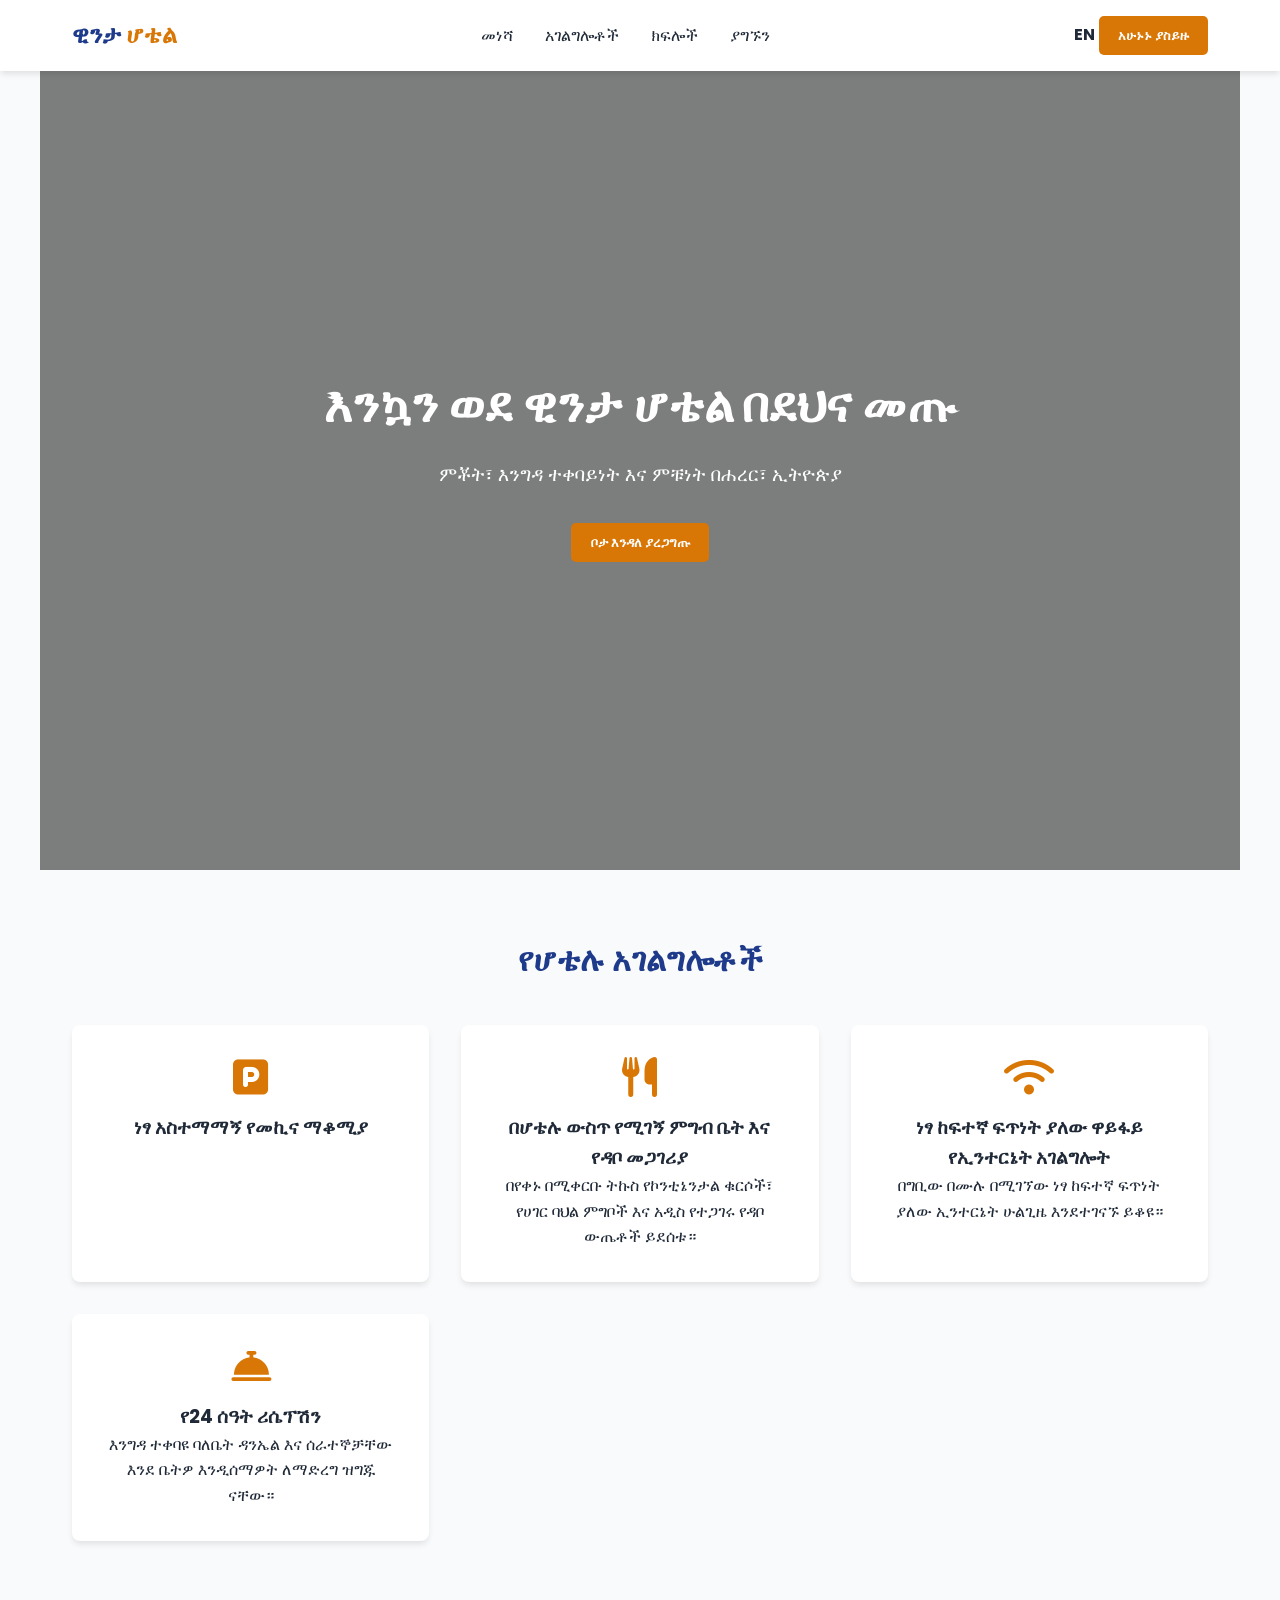
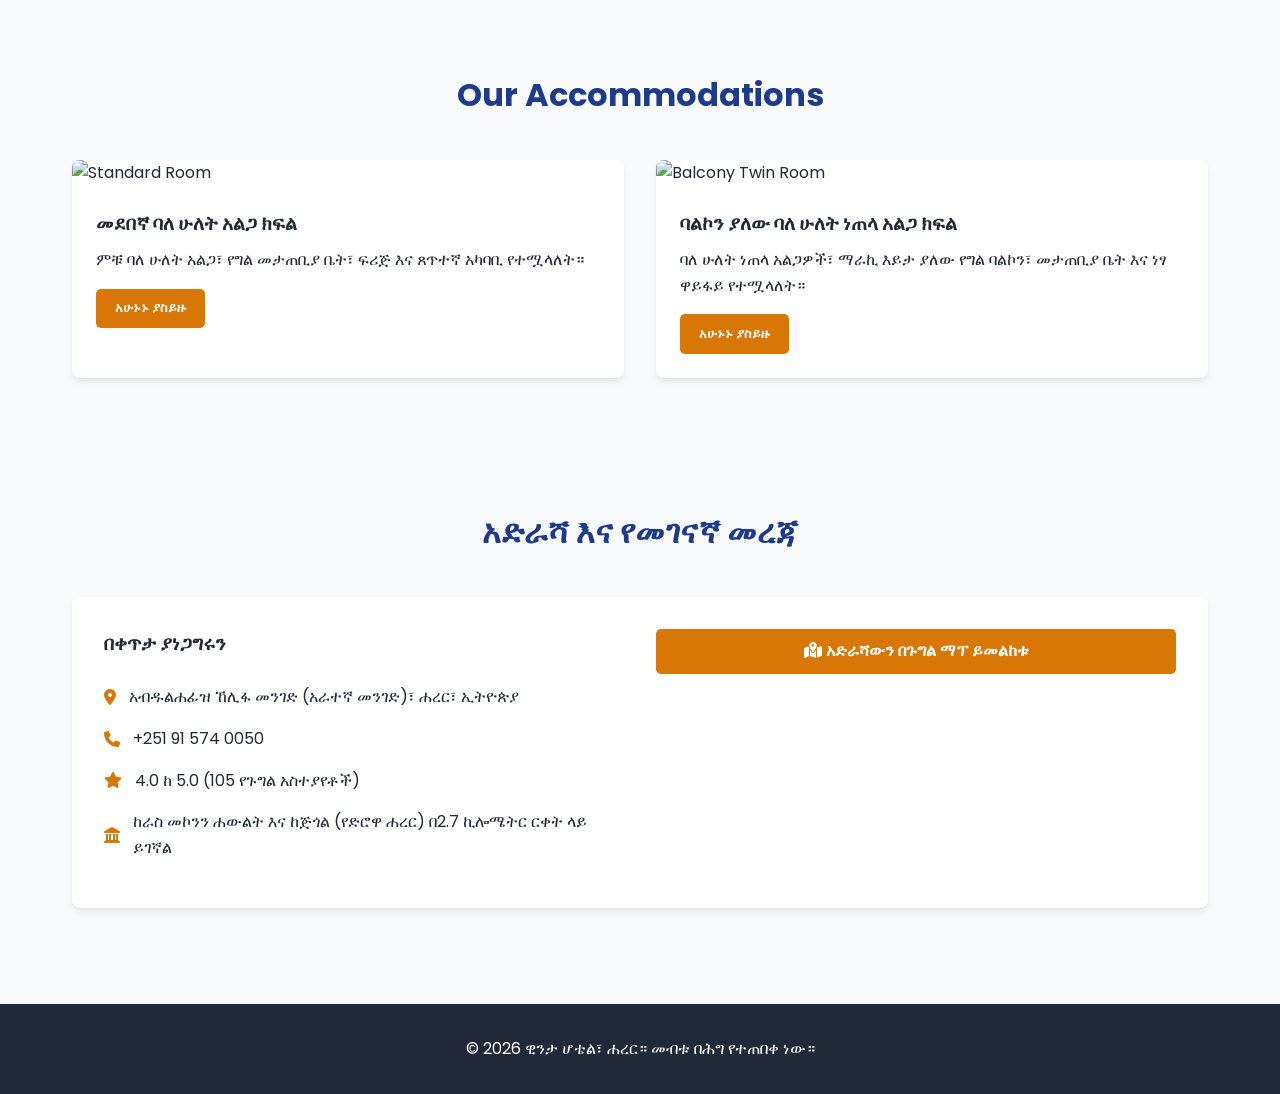
==== amharic.html @ 50813b88 "Add initial HTML structure for Winta Hotel This file contains the HTML structure for the Winta Hotel" ====
<!DOCTYPE html>
<html lang="am">
<head>
  <meta charset="UTF-8">
  <meta name="viewport" content="width=device-width, initial-scale=1.0">
  <title>Winta Hotel | Harar, Ethiopia</title>
  <!-- Google Fonts & FontAwesome -->
  <link href="https://fonts.googleapis.com/css2?family=Poppins:wght@300;400;500;600;700&display=swap" rel="stylesheet">
  <link rel="stylesheet" href="https://cdnjs.cloudflare.com/ajax/libs/font-awesome/6.4.0/css/all.min.css">
  <link rel="stylesheet" href="styles.css">
</head>
<body>

  <!-- Navigation -->
  <header>
    <div class="nav-container">
      <div class="logo">ዊንታ <span>ሆቴል</span></div>
      <ul class="nav-links">
        <li><a href="#home">መነሻ</a></li>
        <li><a href="#amenities">አገልግሎቶች</a></li>
        <li><a href="#rooms">ክፍሎች</a></li>
        <li><a href="#contact">ያግኙን</a></li>
      </ul>
      <div style-="display: flex; align-items: center; gap: 15px;">
       <a href="index.html" style="text-decoration: none; font-weight: 700; color: var(--dark)">EN</a>
      <button class="btn-primary" id="navBookBtn">አሁኑኑ ያስይዙ</button>
      </div>
    </div>
  </header>

  <!-- Hero Section -->
  <section id="home" class="hero">
    <div class="hero-content">
      <h1>እንኳን ወደ ዊንታ ሆቴል በደህና መጡ</h1>
      <p>ምቾት፣ እንግዳ ተቀባይነት እና ምቹነት በሐረር፣ ኢትዮጵያ</p>
      <button class="btn-primary" id="heroBookBtn">ቦታ እንዳለ ያረጋግጡ</button>
    </div>
  </section>

  <!-- Amenities -->
  <section id="amenities">
    <h2 class="section-title">የሆቴሉ አገልግሎቶች</h2>
    <div class="grid-3">
      <div class="card">
        <i class="fa-solid fa-square-parking"></i>
        <h3>ነፃ አስተማማኝ የመኪና ማቆሚያ</h3>
      </div>
      <div class="card">
        <i class="fa-solid fa-utensils"></i>
        <h3>በሆቴሉ ውስጥ የሚገኝ ምግብ ቤት እና የዳቦ መጋገሪያ</h3>
        <p>በየቀኑ በሚቀርቡ ትኩስ የኮንቲኔንታል ቁርሶች፣ የሀገር ባህል ምግቦች እና አዲስ የተጋገሩ የዳቦ ውጤቶች ይደሰቱ።</p>
      </div>
      <div class="card">
        <i class="fa-solid fa-wifi"></i>
        <h3>ነፃ ከፍተኛ ፍጥነት ያለው ዋይፋይ የኢንተርኔት አገልግሎት</h3>
        <p>በግቢው በሙሉ በሚገኘው ነፃ ከፍተኛ ፍጥነት ያለው ኢንተርኔት ሁልጊዜ እንደተገናኙ ይቆዩ።</p>
      </div>
      <div class="card">
        <i class="fa-solid fa-concierge-bell"></i>
        <h3>የ24 ሰዓት ሪሴፕሽን</h3>
        <p>እንግዳ ተቀባዩ ባለቤት ዳንኤል እና ሰራተኞቻቸው እንደ ቤትዎ እንዲሰማዎት ለማድረግ ዝግጁ ናቸው።</p>
      </div>
    </div>
  </section>

  <!-- Rooms -->
  <section id="rooms">
    <h2 class="section-title">Our Accommodations</h2>
    <div class="grid-3">
      <div class="room-card">
        <img src="https://images.unsplash.com/photo-1611892440504-42a792e24d32?auto=format&fit=crop&w=600&q=80" alt="Standard Room">
        <div class="room-info">
          <h3>መደበኛ ባለ ሁለት አልጋ ክፍል</h3>
          <p>ምቹ ባለ ሁለት አልጋ፣ የግል መታጠቢያ ቤት፣ ፍሪጅ እና ጸጥተኛ አካባቢ የተሟላለት።</p>
          <button class="btn-primary book-room-btn" data-room="Standard Double Room">አሁኑኑ ያስይዙ</button>
        </div>
      </div>
      <div class="room-card">
        <img src="https://images.unsplash.com/photo-1590490360182-c33d57733427?auto=format&fit=crop&w=600&q=80" alt="Balcony Twin Room">
        <div class="room-info">
          <h3>ባልኮን ያለው ባለ ሁለት ነጠላ አልጋ ክፍል</h3>
          <p>ባለ ሁለት ነጠላ አልጋዎች፣ ማራኪ እይታ ያለው የግል ባልኮን፣ መታጠቢያ ቤት እና ነፃ ዋይፋይ የተሟላለት።</p>
          <button class="btn-primary book-room-btn" data-room="Twin Room with Balcony">አሁኑኑ ያስይዙ</button>
        </div>
      </div>
    </div>
  </section>

  <!-- Location & Contact -->
  <section id="contact">
    <h2 class="section-title">አድራሻ እና የመገናኛ መረጃ</h2>
    <div class="contact-container">
      <div class="contact-details">
        <h3>በቀጥታ ያነጋግሩን</h3>
        <br>
        <p><i class="fa-solid fa-location-dot"></i>አብዱልሐፊዝ ኸሊፋ መንገድ (አራተኛ መንገድ)፣ ሐረር፣ ኢትዮጵያ</p>
        <p><i class="fa-solid fa-phone"></i> +251 91 574 0050</p>
        <p><i class="fa-solid fa-star"></i> 4.0 ከ 5.0 (105 የጉግል አስተያየቶች)</p>
        <p><i class="fa-solid fa-landmark"></i> ከራስ መኮንን ሐውልት እና ከጅጎል (የድሮዋ ሐረር) በ2.7 ኪሎሜትር ርቀት ላይ ይገኛል</p>
      </div>
      <div>
        <a href="https://maps.google.com/?q=8475%2B86P,+Abdulhafiz+Kalifa+St,+Harar" target="_blank" rel="noopener noreferrer" class="btn-primary maps-btn">
          <i class="fa-solid fa-map-location-dot"></i> አድራሻውን በጉግል ማፕ ይመልከቱ
        </a>
      </div>
    </div>
  </section>

  <!-- Booking Modal Form -->
  <div class="modal" id="bookingModal">
    <div class="modal-content">
      <span class="close-btn" id="closeModalBtn">&times;</span>
      <h2>የክፍል ማስያዣ ጥያቄ</h2>
      <form id="bookingForm">
        <div class="form-group">
          <label for="fullName">የእርስዎ ሙሉ ስም</label>
          <input type="text" id="fullName" required placeholder="e.g. Abebe Bikila">
        </div>
        <div class="form-group">
          <label for="phone">የስልክ ቁጥር</label>
          <input type="tel" id="phone" required placeholder="0912345678">
        </div>
        <div class="form-group">
          <label for="roomSelect">የክፍሉ ዓይነት</label>
          <select id="roomSelect">
            <option value="Standard Double Room">መደበኛ ባለ ሁለት አልጋ ክፍል</option>
            <option value="Twin Room with Balcony">ባልኮን ያለው ባለ ሁለት ነጠላ አልጋ ክፍል</option>
          </select>
        </div>
        <div class="form-group">
          <label for="checkIn">የሚገቡበት ቀን</label>
          <input type="date" id="checkIn" required>
        </div>
        <button type="submit" class="btn-primary full-width">ጥያቄ ይላኩ / ያስገቡ</button>
      </form>
    </div>
  </div>

  <!-- Footer -->
  <footer>
    <p>© 2026 ዊንታ ሆቴል፣ ሐረር። መብቱ በሕግ የተጠበቀ ነው።</p>
  </footer>

  <script src="app.js"></script>
</body>
</html>
---- styles.css ----
:root {
  --primary: #1e3a8a;
  --accent: #d97706;
  --accent-hover: #b45309;
  --dark: #1f2937;
  --light: #f9fafb;
  --white: #ffffff;
  --gray: #6b7280;
  --shadow: 0 4px 6px -1px rgba(0, 0, 0, 0.1);
}

* {
  margin: 0;
  padding: 0;
  box-sizing: border-box;
  font-family: 'Poppins', sans-serif;
  scroll-behavior: smooth;
}

body {
  background-color: var(--light);
  color: var(--dark);
  line-height: 1.6;
}

/* Navigation */
header {
  position: fixed;
  top: 0;
  width: 100%;
  background: var(--white);
  box-shadow: var(--shadow);
  z-index: 1000;
}

.nav-container {
  max-width: 1200px;
  margin: 0 auto;
  display: flex;
  justify-content: space-between;
  align-items: center;
  padding: 1rem 2rem;
}

.logo {
  font-size: 1.5rem;
  font-weight: 700;
  color: var(--primary);
}

.logo span {
  color: var(--accent);
}

.nav-links {
  display: flex;
  list-style: none;
  gap: 2rem;
}

.nav-links a {
  text-decoration: none;
  color: var(--dark);
  font-weight: 500;
  transition: color 0.3s;
}

.nav-links a:hover {
  color: var(--accent);
}

.btn-primary {
  background: var(--accent);
  color: var(--white);
  padding: 0.6rem 1.2rem;
  border: none;
  border-radius: 5px;
  cursor: pointer;
  font-weight: 600;
  text-decoration: none;
  display: inline-block;
  transition: background 0.3s;
}

.btn-primary:hover {
  background: var(--accent-hover);
}

.btn-primary.full-width {
  width: 100%;
}

/* Hero Section */
.hero {
  height: 90vh;
  background: linear-gradient(rgba(0, 0, 0, 0.5), rgba(0, 0, 0, 0.5)), 
              url('https://images.unsplash.com/photo-1566073771259-6a8506099945?auto=format&fit=crop&w=1200&q=80') center/cover no-repeat;
  display: flex;
  align-items: center;
  justify-content: center;
  text-align: center;
  color: var(--white);
  padding: 0 1rem;
  margin-top: 60px;
}

.hero-content h1 {
  font-size: 3rem;
  margin-bottom: 1rem;
}

.hero-content p {
  font-size: 1.2rem;
  margin-bottom: 2rem;
}

/* Sections */
section {
  padding: 4rem 2rem;
  max-width: 1200px;
  margin: 0 auto;
}

.section-title {
  text-align: center;
  font-size: 2rem;
  margin-bottom: 2.5rem;
  color: var(--primary);
}

/* Amenities Grid */
.grid-3 {
  display: grid;
  grid-template-columns: repeat(auto-fit, minmax(280px, 1fr));
  gap: 2rem;
}

.card {
  background: var(--white);
  padding: 2rem;
  border-radius: 8px;
  box-shadow: var(--shadow);
  text-align: center;
}

.card i {
  font-size: 2.5rem;
  color: var(--accent);
  margin-bottom: 1rem;
}

/* Rooms */
.room-card {
  background: var(--white);
  border-radius: 8px;
  overflow: hidden;
  box-shadow: var(--shadow);
}

.room-card img {
  width: 100%;
  height: 200px;
  object-fit: cover;
}

.room-info {
  padding: 1.5rem;
}

.room-info h3 {
  margin-bottom: 0.5rem;
}

.room-info .btn-primary {
  margin-top: 1rem;
}

/* Contact & Info */
.contact-container {
  display: grid;
  grid-template-columns: repeat(auto-fit, minmax(300px, 1fr));
  gap: 2rem;
  background: var(--white);
  padding: 2rem;
  border-radius: 8px;
  box-shadow: var(--shadow);
}

.contact-details p {
  margin-bottom: 1rem;
  display: flex;
  align-items: center;
  gap: 0.8rem;
}

.contact-details i {
  color: var(--accent);
}

.maps-btn {
  display: inline-block;
  text-align: center;
  width: 100%;
}

/* Modal */
.modal {
  display: none;
  position: fixed;
  top: 0;
  left: 0;
  width: 100%;
  height: 100%;
  background: rgba(0, 0, 0, 0.6);
  justify-content: center;
  align-items: center;
  z-index: 2000;
}

.modal-content {
  background: var(--white);
  padding: 2rem;
  border-radius: 8px;
  width: 90%;
  max-width: 500px;
  position: relative;
}

.modal-content h2 {
  margin-bottom: 1rem;
  color: var(--primary);
}

.close-btn {
  position: absolute;
  top: 1rem;
  right: 1rem;
  font-size: 1.5rem;
  cursor: pointer;
}

.form-group {
  margin-bottom: 1.2rem;
}

.form-group label {
  display: block;
  margin-bottom: 0.3rem;
  font-weight: 500;
}

.form-group input, 
.form-group select {
  width: 100%;
  padding: 0.8rem;
  border: 1px solid var(--gray);
  border-radius: 5px;
}

/* Footer */
footer {
  background: var(--dark);
  color: var(--white);
  text-align: center;
  padding: 2rem;
  margin-top: 2rem;
}
/* --- MOBILE RESPONSIVE FIXES --- */
@media (max-width: 768px) {
 .nav-container {
    flex-wrap: wrap; /* Allows items to stack if they run out of room */
    padding: 1rem;
 }
  
  .nav-links {
    width: 100%;
    margin-top: 15px;
    justify-content: flex-start;
    overflow-x: auto; /* This enables the horizontal sliding you wanted! */
    white-space: nowrap; /* Prevents text from dropping to the next line */
    padding-bottom: 5px;
  }

  /* Hides the ugly scrollbar on mobile while keeping the slide effect */
  .nav-links::-webkit-scrollbar {
    display: none; 
  }
  
  .hero-content h1 {
    font-size: 2rem; /* Makes the main title fit better on small phone screens */
  }
    }
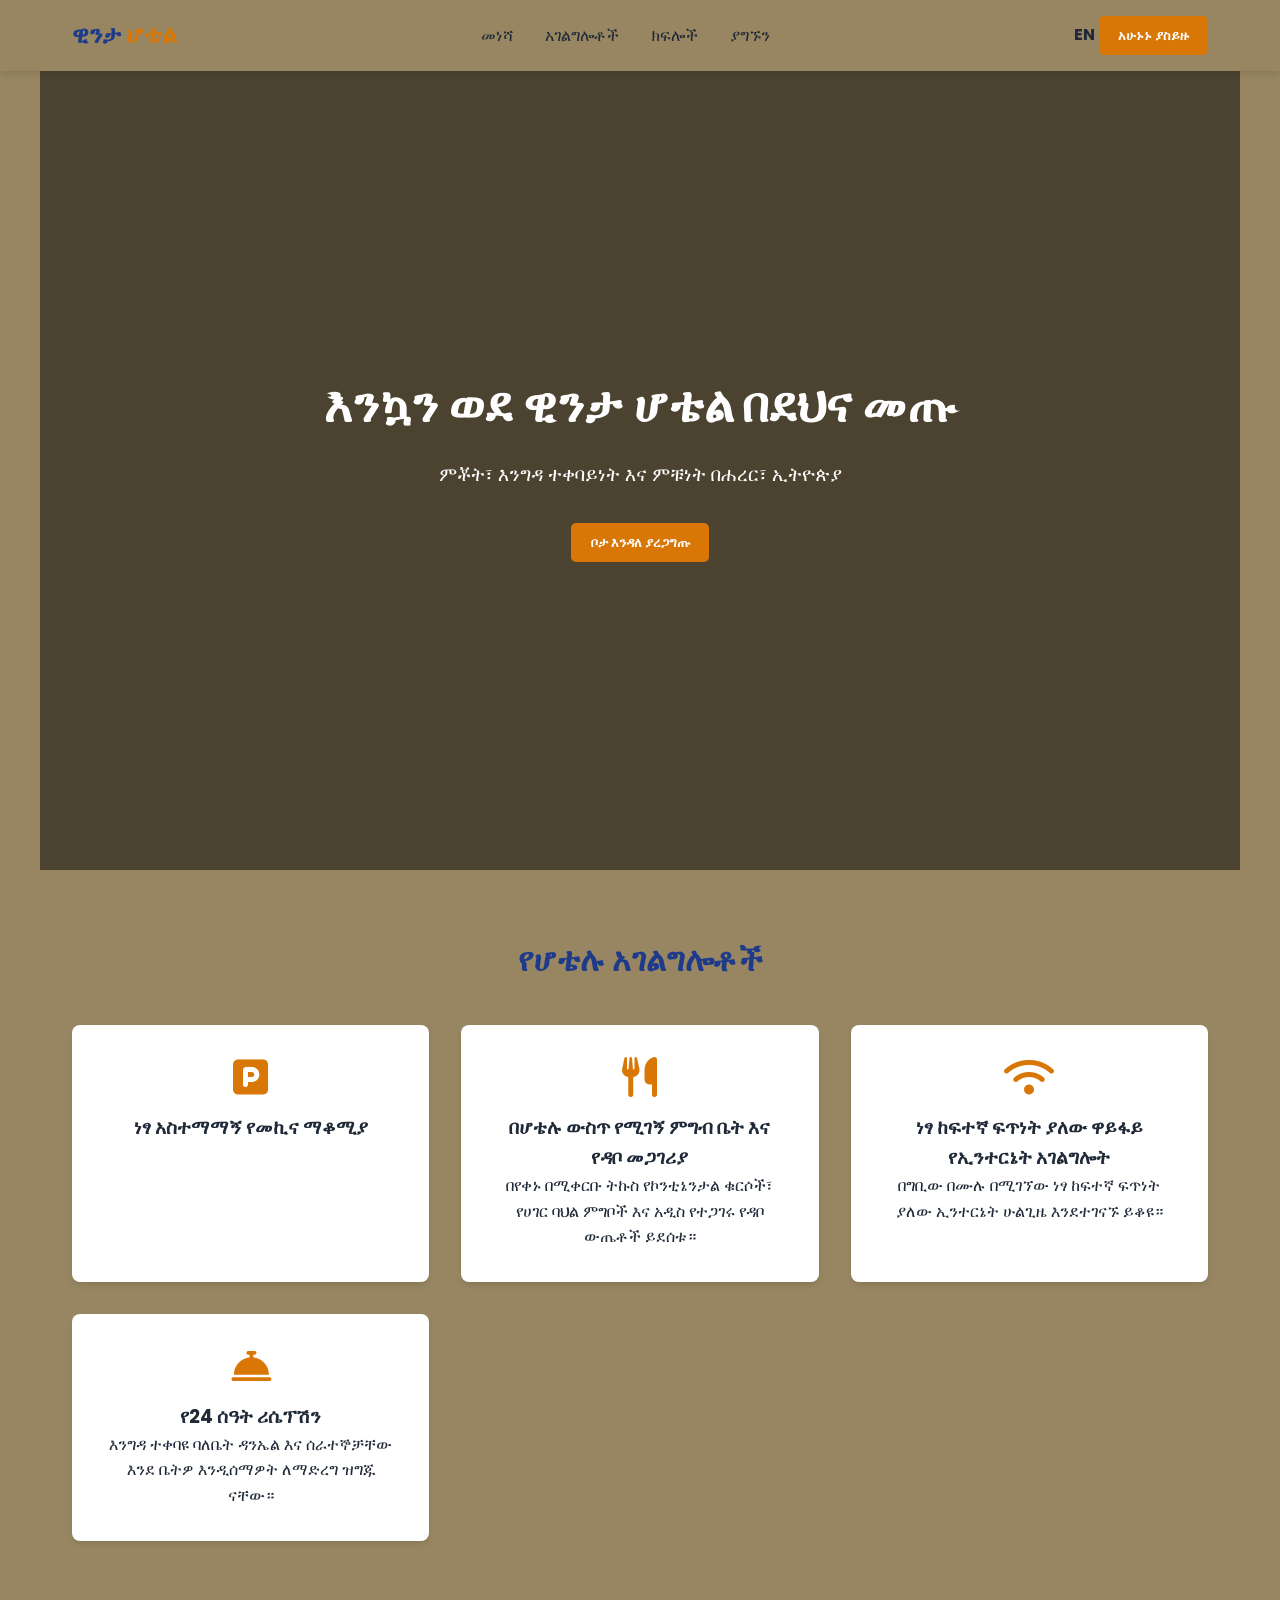
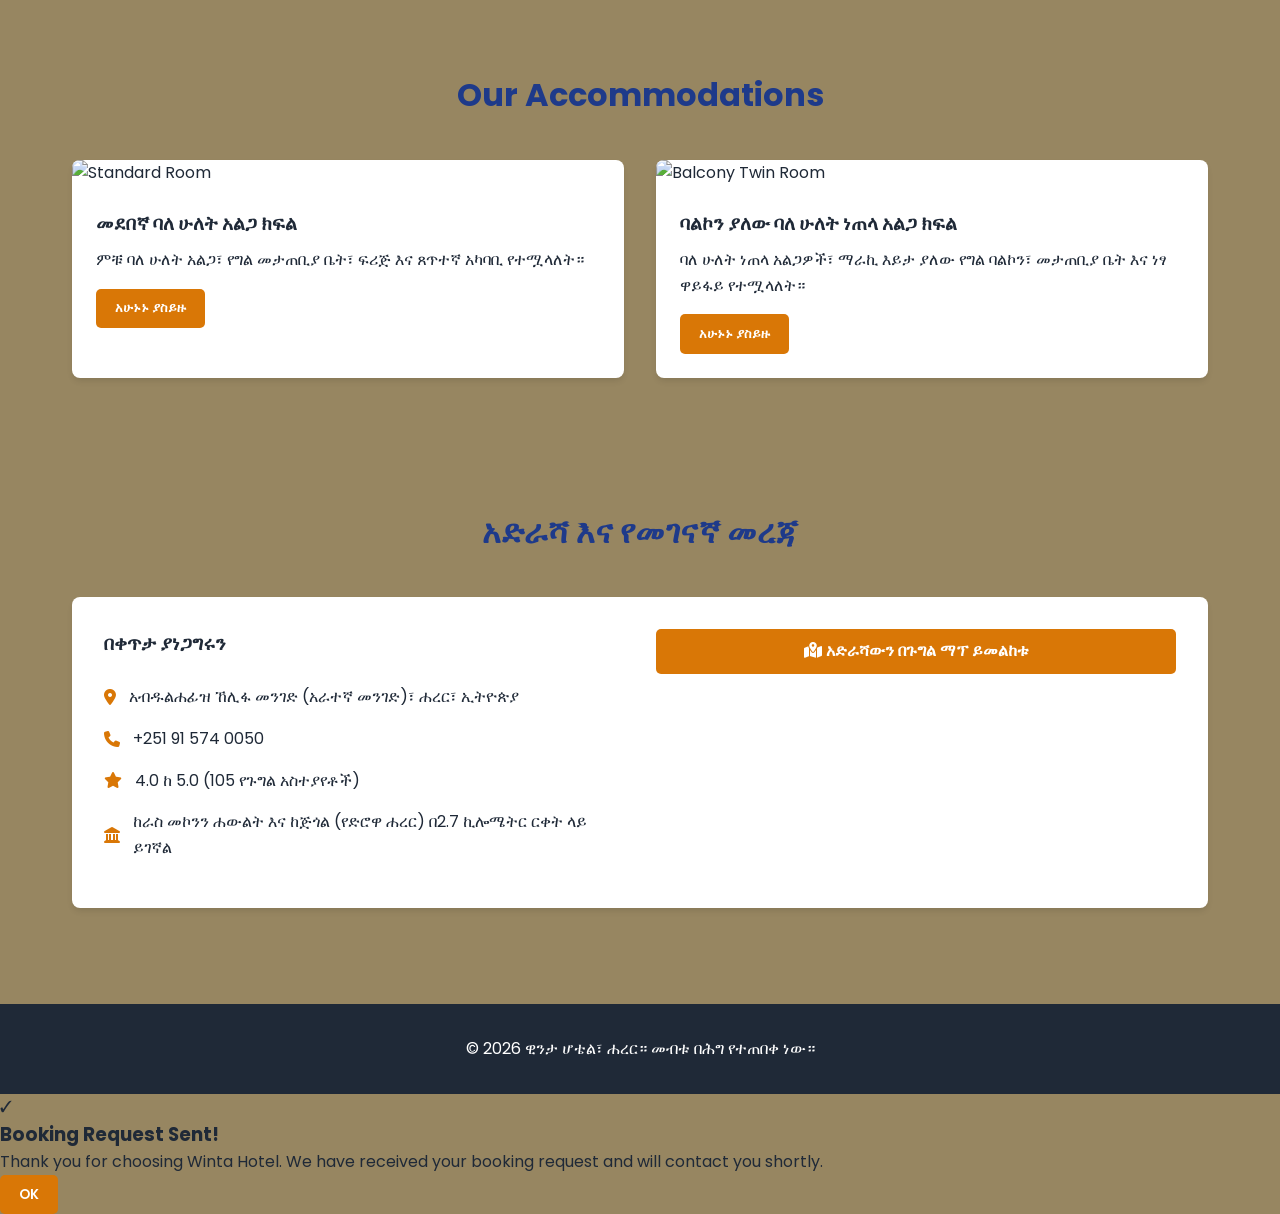
==== commit f59b2adb: "Add success alert modal to amharic.html Added a custom success alert modal for booking requests." ====
--- a/amharic.html
+++ b/amharic.html
@@ -3,11 +3,18 @@
 <head>
   <meta charset="UTF-8">
   <meta name="viewport" content="width=device-width, initial-scale=1.0">
-  <title>Winta Hotel | Harar, Ethiopia</title>
+  <title>ዊንታ ሆቴል | ሐረር ኢትዮጵያ (Winta Hotel Harar)</title>
+  <meta name="description" content="በሐረር ከተማ የሚገኝ ምቹ እና ዘመናዊ ሆቴል። ነፃ ኢንተርኔት፣ መኪና ማቆሚያ እና ምግብ ቤት አዘጋጅተናል። አሁኑኑ አልጋ ያስይዙ።">
+  <!-- Self-referencing Canonical Tag -->
+  <link rel="canonical" href="https://<your-username>.github.io/winta-hotel/amharic.html" />
   <!-- Google Fonts & FontAwesome -->
   <link href="https://fonts.googleapis.com/css2?family=Poppins:wght@300;400;500;600;700&display=swap" rel="stylesheet">
   <link rel="stylesheet" href="https://cdnjs.cloudflare.com/ajax/libs/font-awesome/6.4.0/css/all.min.css">
   <link rel="stylesheet" href="styles.css">
+  <!-- Put this in BOTH index.html and amharic.html -->
+ <link rel="alternate" hreflang="en" href="https://ropac27.github.io/winta-hotel/index.html" />
+ <link rel="alternate" hreflang="am" href="https://ropac27.github.io/winta-hotel/amharic.html" />
+ <link rel="alternate" hreflang="x-default" href="https://ropac27.github.io/winta-hotel/index.html" />
 </head>
 <body>
 
@@ -142,5 +149,14 @@
   </footer>
 
   <script src="app.js"></script>
+  <!-- Custom Success Alert Modal -->
+<div id="successModal" class="success-modal">
+  <div class="success-modal-content">
+    <div class="success-icon">✓</div>
+    <h3 data-i18n="successTitle">Booking Request Sent!</h3>
+    <p data-i18n="successDesc">Thank you for choosing Winta Hotel. We have received your booking request and will contact you shortly.</p>
+    <button id="closeSuccessBtn" class="btn-primary" data-i18n="successBtn">OK</button>
+  </div>
+</div>
 </body>
 </html>
--- a/styles.css
+++ b/styles.css
@@ -18,7 +18,7 @@
 }
 
 body {
-  background-color: var(--light);
+  background-color: #978661;
   color: var(--dark);
   line-height: 1.6;
 }
@@ -28,7 +28,7 @@
   position: fixed;
   top: 0;
   width: 100%;
-  background: var(--white);
+  background: #978661;
   box-shadow: var(--shadow);
   z-index: 1000;
 }
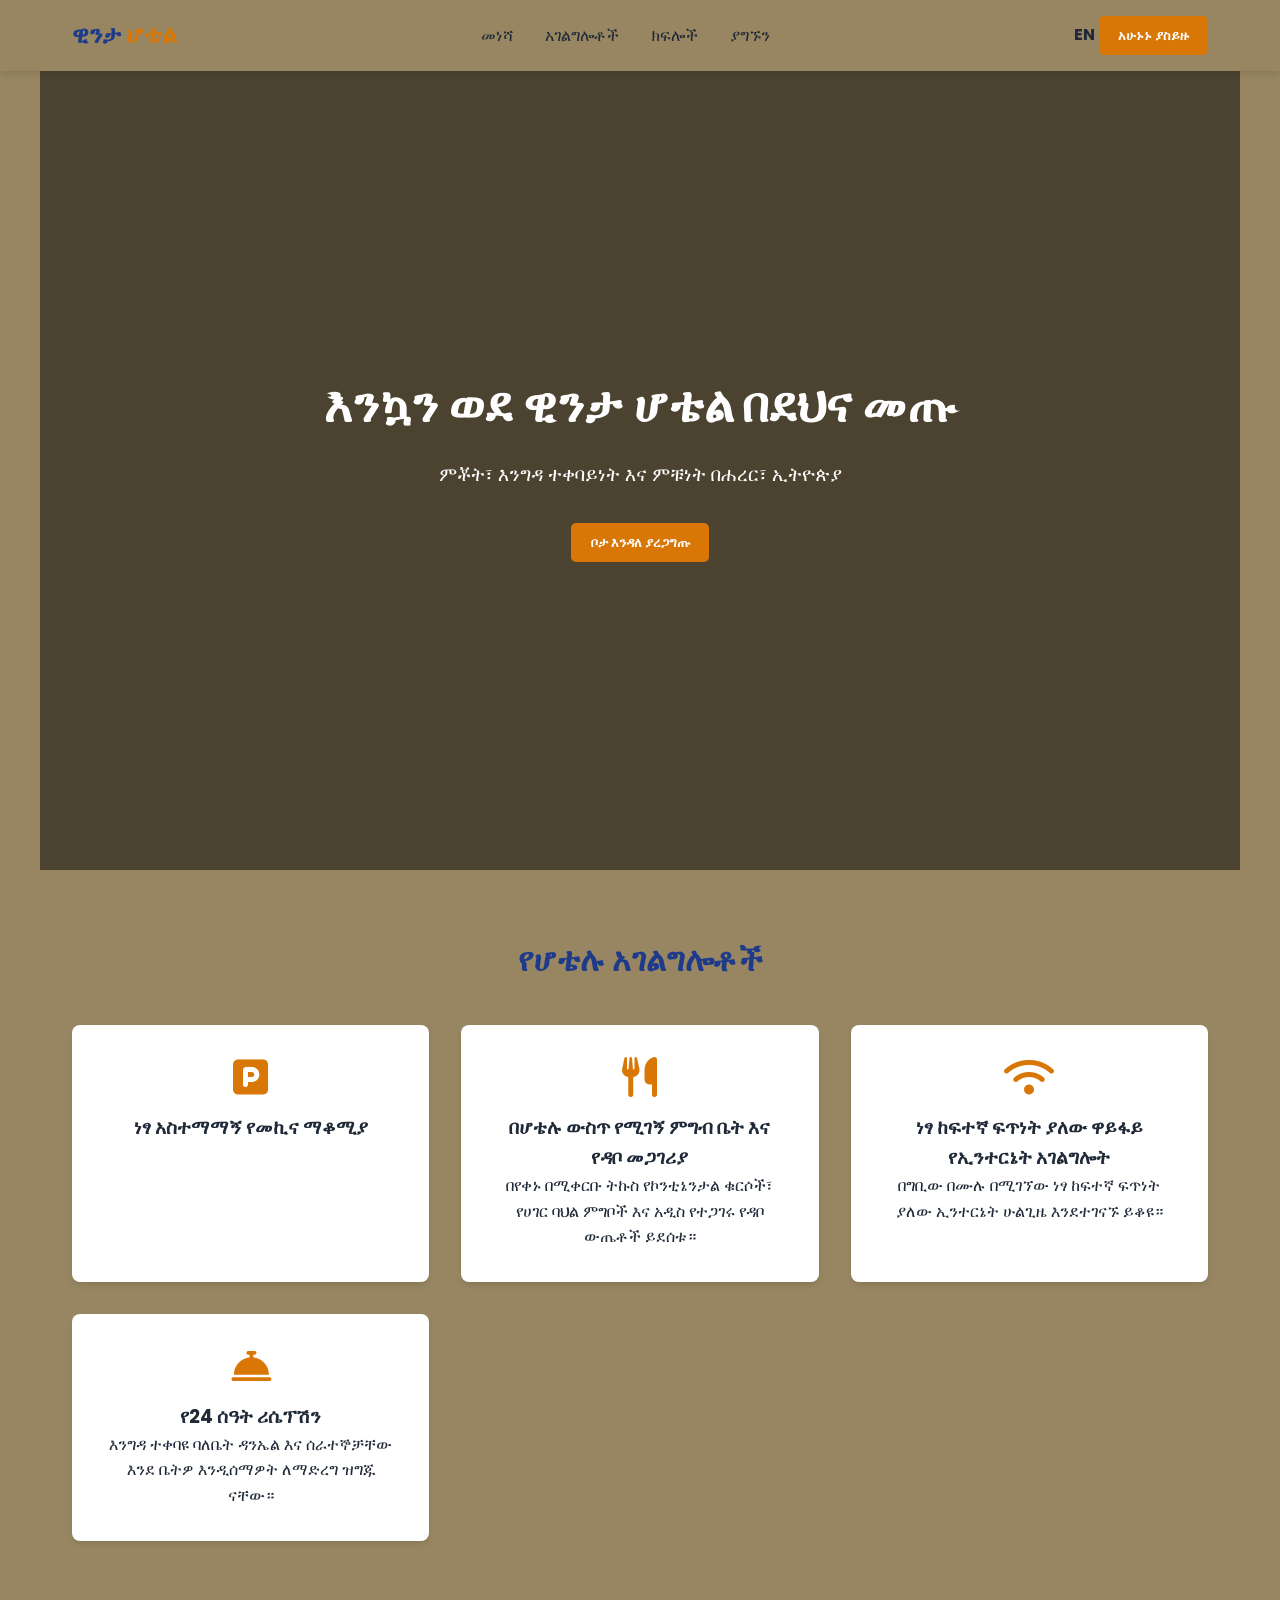
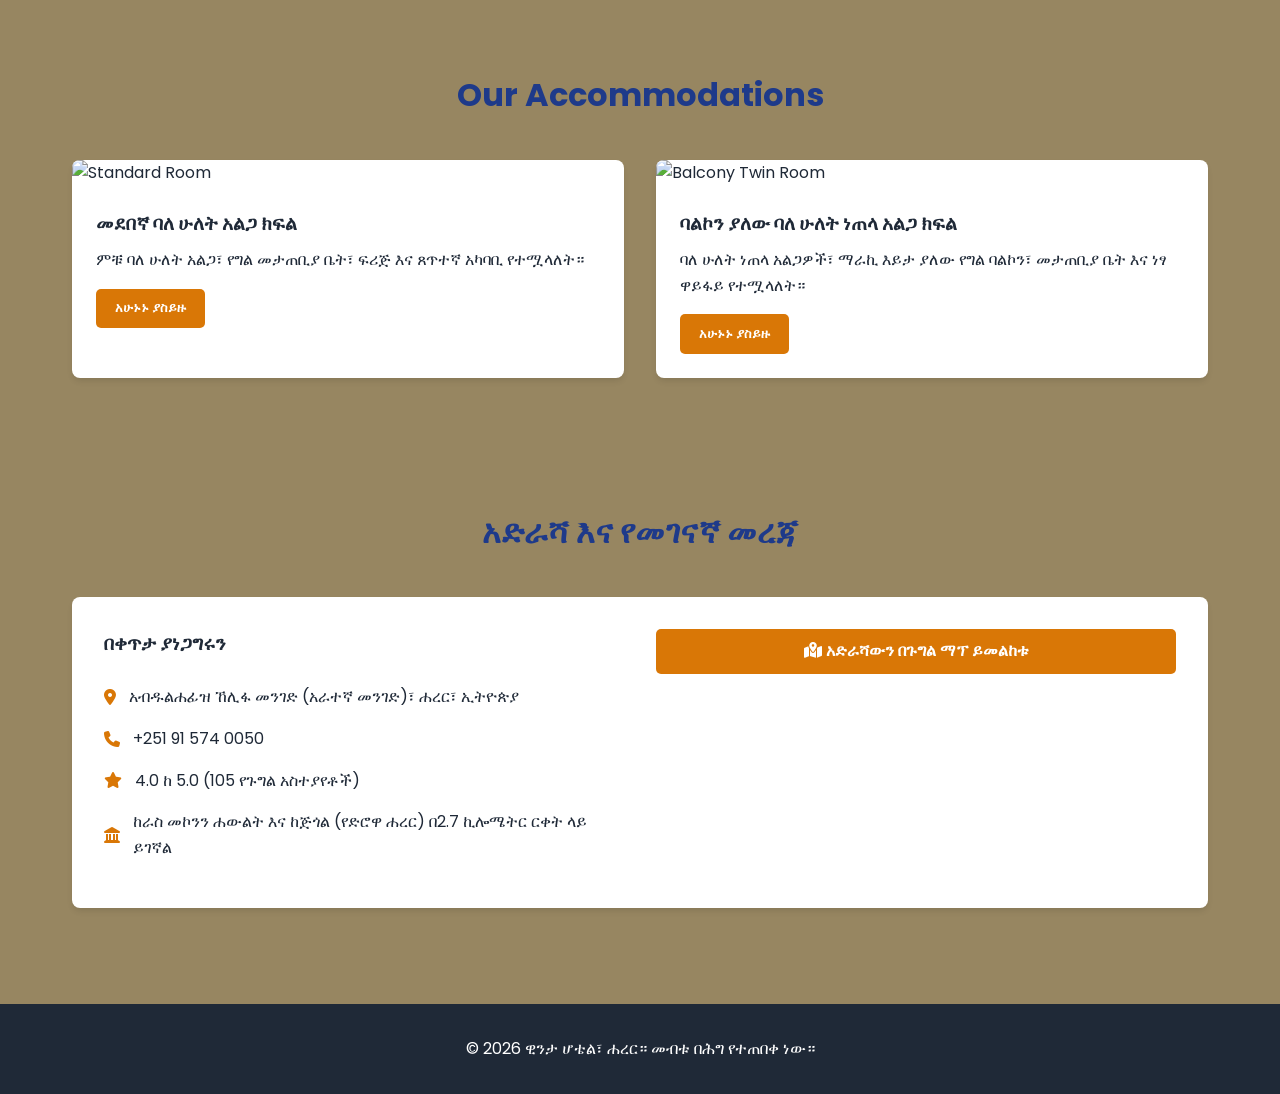
==== commit 987c05b9: "Update canonical link in amharic.html" ====
--- a/amharic.html
+++ b/amharic.html
@@ -6,7 +6,7 @@
   <title>ዊንታ ሆቴል | ሐረር ኢትዮጵያ (Winta Hotel Harar)</title>
   <meta name="description" content="በሐረር ከተማ የሚገኝ ምቹ እና ዘመናዊ ሆቴል። ነፃ ኢንተርኔት፣ መኪና ማቆሚያ እና ምግብ ቤት አዘጋጅተናል። አሁኑኑ አልጋ ያስይዙ።">
   <!-- Self-referencing Canonical Tag -->
-  <link rel="canonical" href="https://<your-username>.github.io/winta-hotel/amharic.html" />
+  <link rel="canonical" href="https://ropac27.github.io/winta-hotel/amharic.html" />
   <!-- Google Fonts & FontAwesome -->
   <link href="https://fonts.googleapis.com/css2?family=Poppins:wght@300;400;500;600;700&display=swap" rel="stylesheet">
   <link rel="stylesheet" href="https://cdnjs.cloudflare.com/ajax/libs/font-awesome/6.4.0/css/all.min.css">
--- a/styles.css
+++ b/styles.css
@@ -290,3 +290,63 @@
     font-size: 2rem; /* Makes the main title fit better on small phone screens */
   }
     }
+/* Success Alert Popup Styling */
+.success-modal {
+  display: none; /* Hidden by default */
+  position: fixed;
+  top: 0;
+  left: 0;
+  width: 100%;
+  height: 100%;
+  background-color: rgba(0, 0, 0, 0.6);
+  z-index: 2000;
+  justify-content: center;
+  align-items: center;
+}
+
+.success-modal-content {
+  background: #ffffff;
+  padding: 2rem;
+  border-radius: 12px;
+  text-align: center;
+  max-width: 400px;
+  width: 90%;
+  box-shadow: 0 10px 30px rgba(0, 0, 0, 0.2);
+  animation: popIn 0.3s cubic-bezier(0.175, 0.885, 0.32, 1.275);
+}
+
+.success-icon {
+  width: 60px;
+  height: 60px;
+  background-color: #2e7d32;
+  color: #ffffff;
+  font-size: 2rem;
+  font-weight: bold;
+  border-radius: 50%;
+  display: flex;
+  align-items: center;
+  justify-content: center;
+  margin: 0 auto 1rem auto;
+}
+
+.success-modal-content h3 {
+  margin-bottom: 0.5rem;
+  color: #1a1a1a;
+}
+
+.success-modal-content p {
+  font-size: 0.95rem;
+  color: #555555;
+  margin-bottom: 1.5rem;
+}
+
+@keyframes popIn {
+  from {
+    opacity: 0;
+    transform: scale(0.8);
+  }
+  to {
+    opacity: 1;
+    transform: scale(1);
+  }
+}
